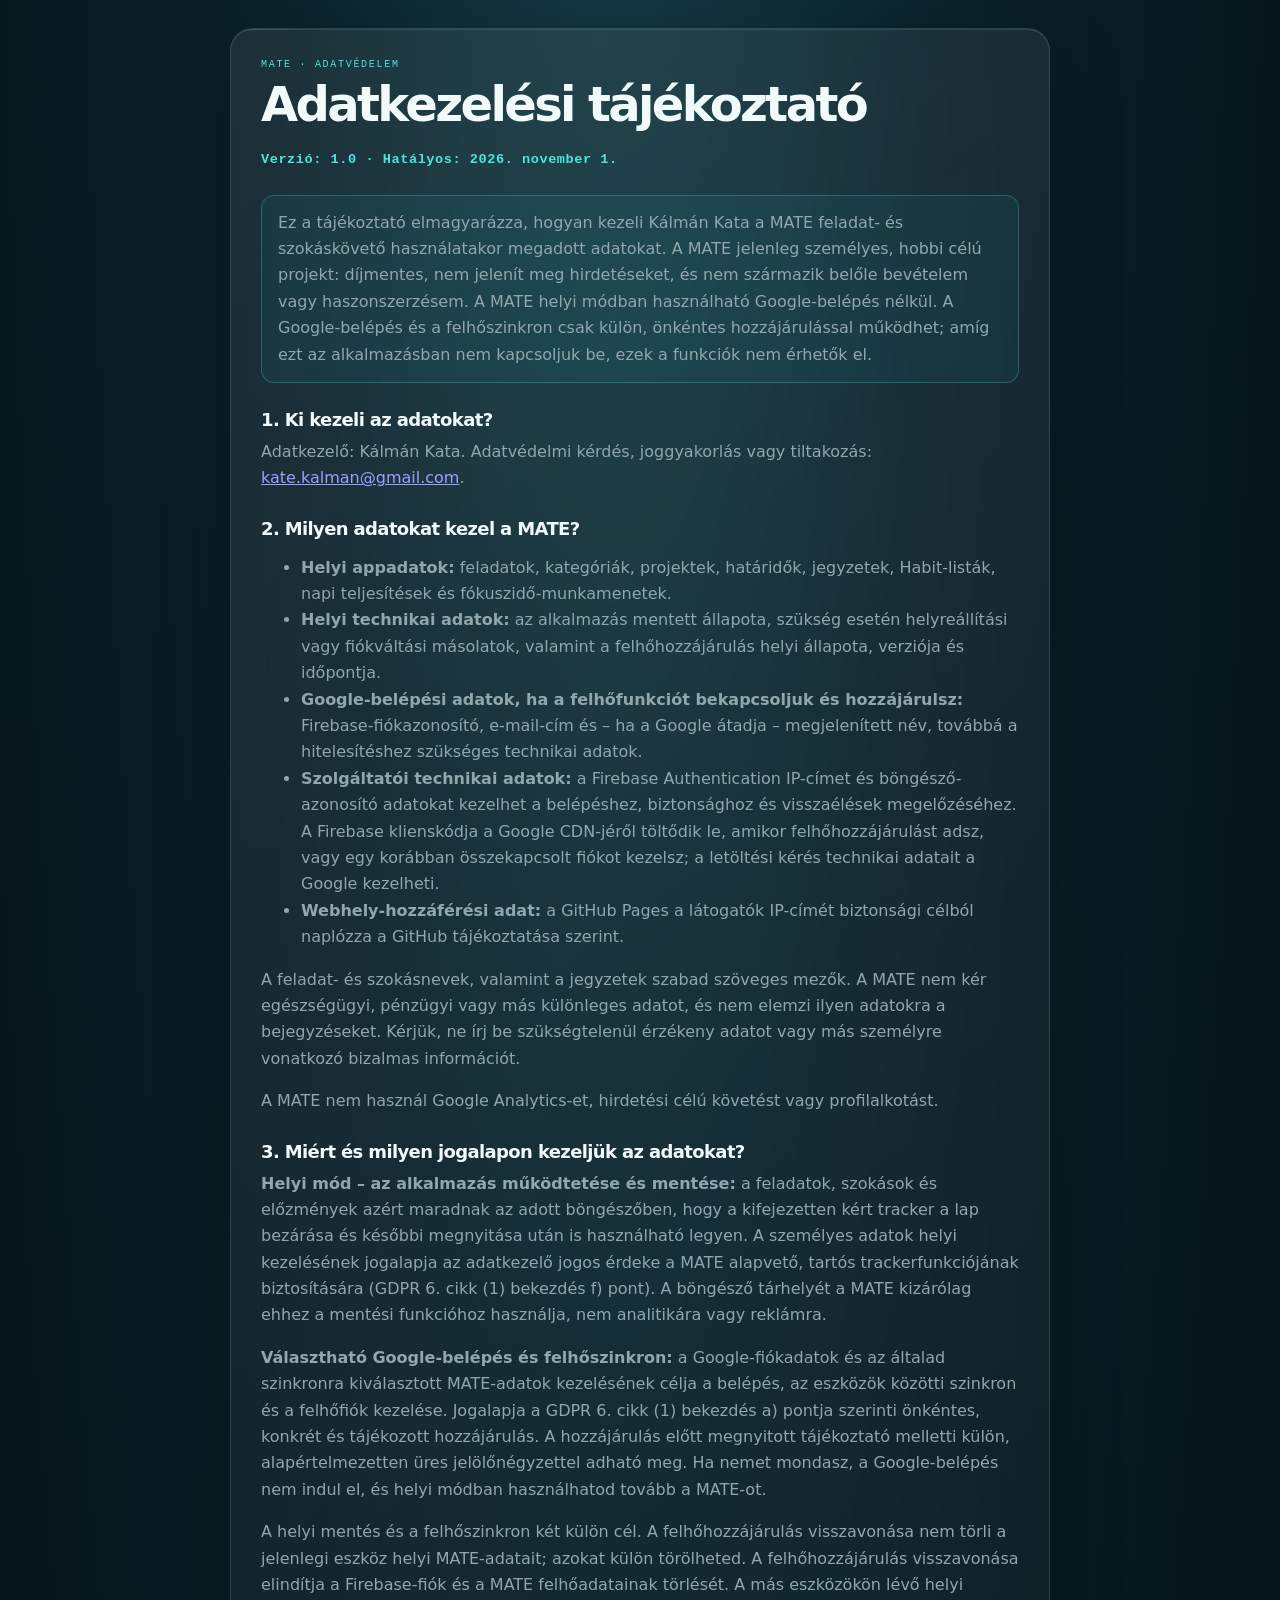
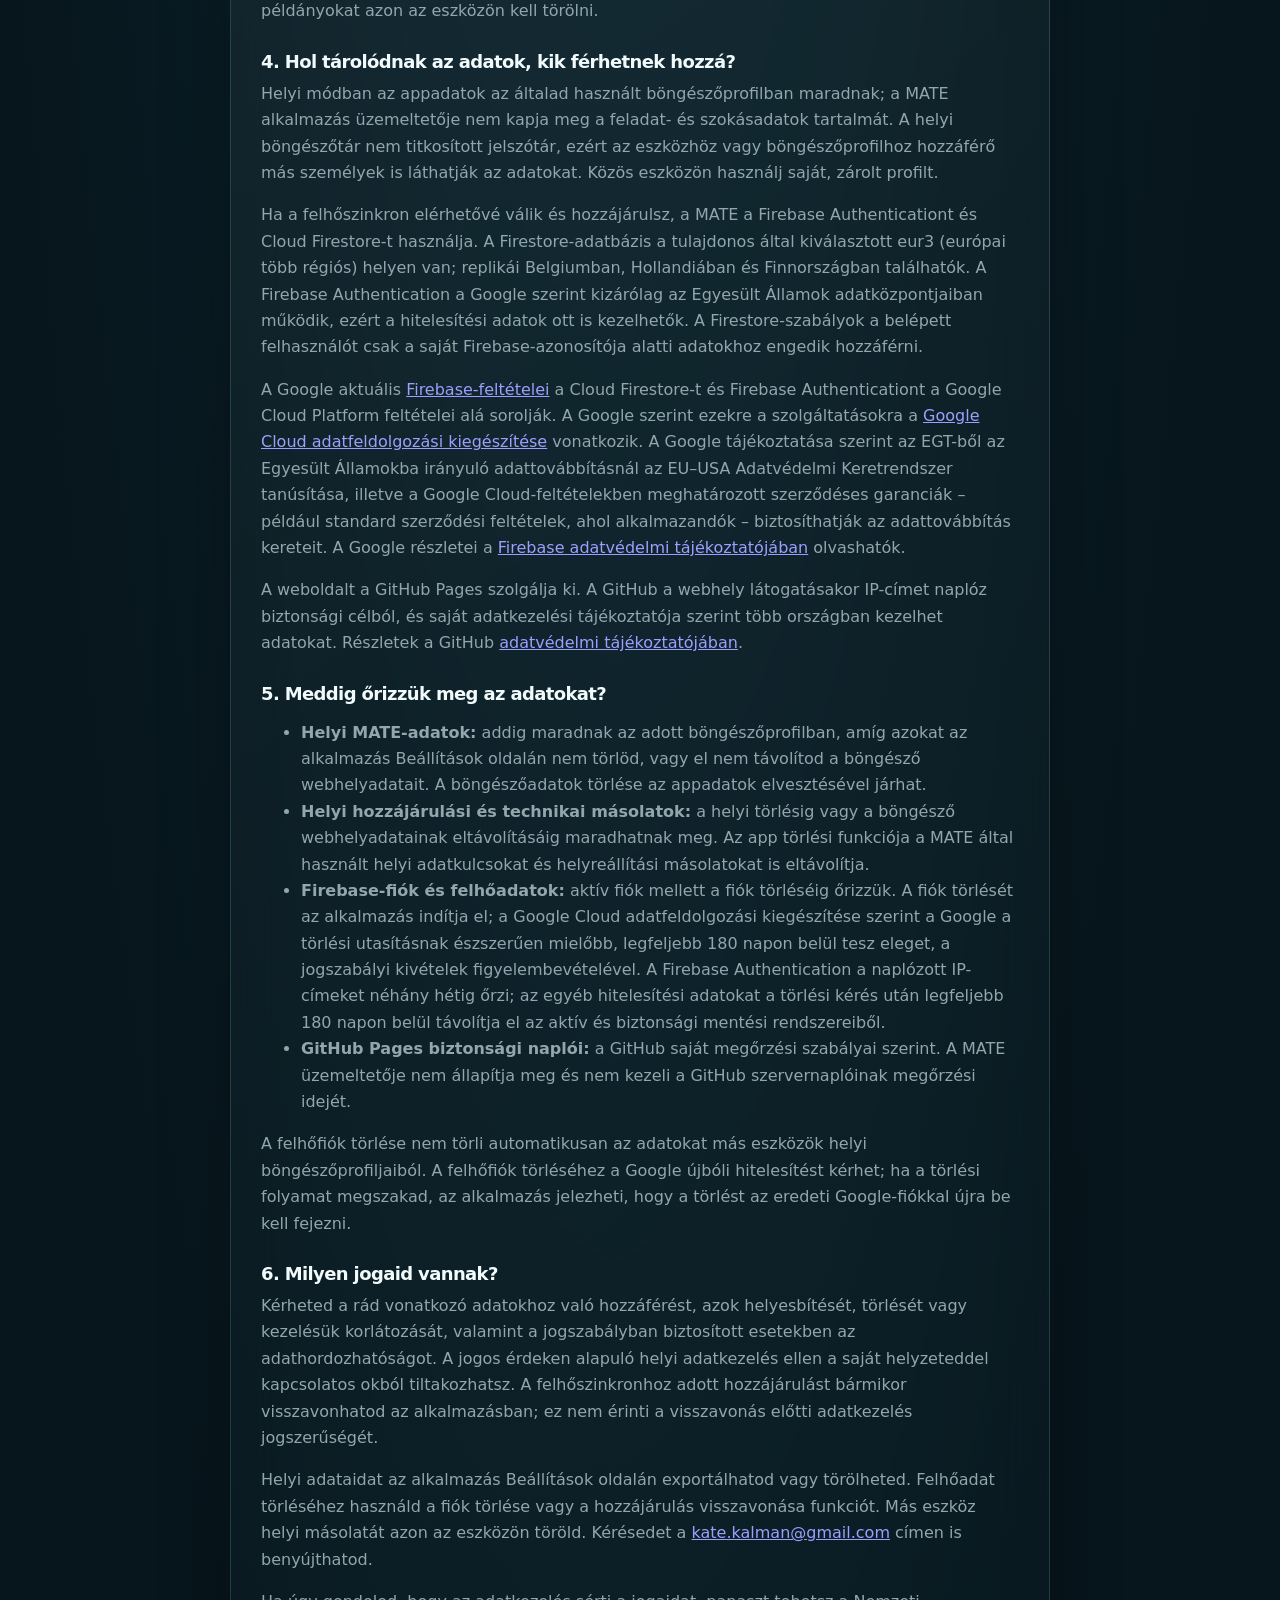
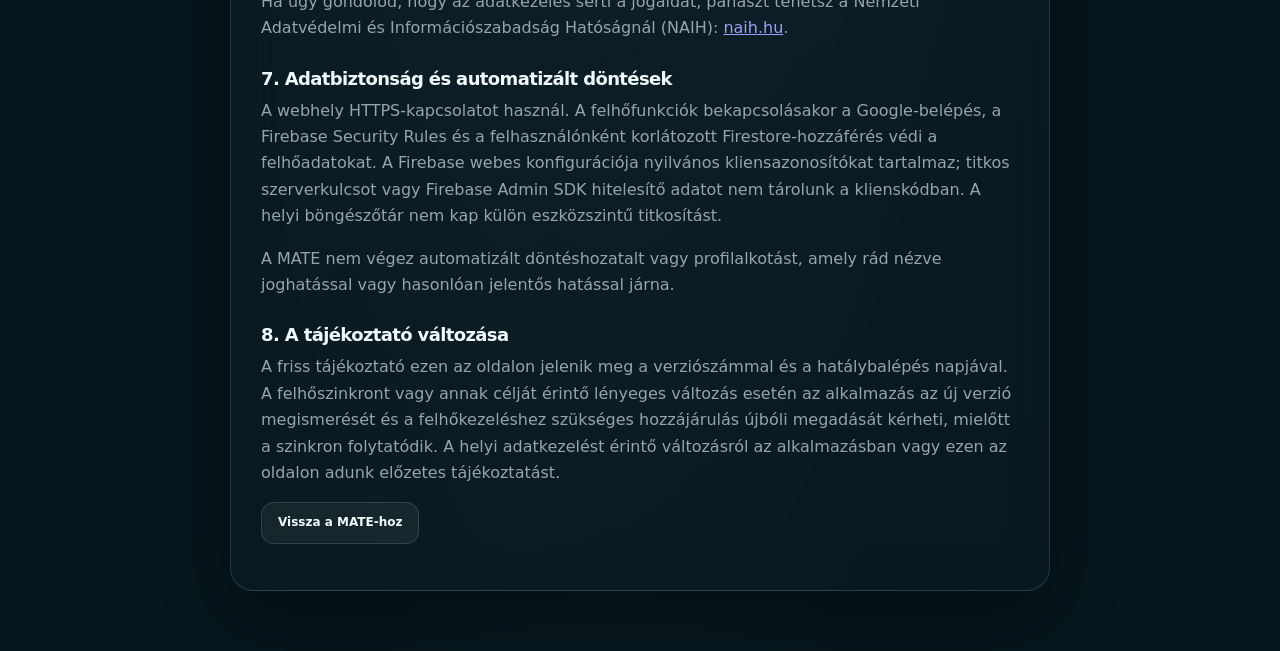
==== privacy.html @ 40356cfb "Add files via upload" ====
<!doctype html>
<html lang="hu">
<head>
  <meta charset="utf-8" />
  <meta name="viewport" content="width=device-width, initial-scale=1" />
  <meta name="theme-color" content="#07151c" />
  <title>MATE – Adatkezelési tájékoztató</title>
  <link rel="stylesheet" href="./styles.css" />
  <style>
    body { padding: 28px 18px 60px; }
    main { width: min(820px, 100%); margin: 0 auto; padding: 30px; }
    h1 { margin-bottom: 18px; }
    h2 { margin: 26px 0 9px; }
    p, li { color: var(--muted); line-height: 1.65; }
    .meta { margin: 0 0 24px; color: var(--aqua); font: 600 .85rem/1.6 ui-monospace, monospace; letter-spacing: .04em; }
    .notice { padding: 14px 16px; border: 1px solid rgba(55,225,215,.28); border-radius: 13px; background: rgba(30,180,180,.08); }
    code { color: var(--aqua); }
  </style>
</head>
<body>
  <main class="glass">
    <span class="eyebrow">MATE · ADATVÉDELEM</span>
    <h1>Adatkezelési tájékoztató</h1>
    <p class="meta">Verzió: 1.0 · Hatályos: 2026. november 1.</p>
    <p class="notice">Ez a tájékoztató elmagyarázza, hogyan kezeli Kálmán Kata a MATE feladat- és szokáskövető használatakor megadott adatokat. A MATE jelenleg személyes, hobbi célú projekt: díjmentes, nem jelenít meg hirdetéseket, és nem származik belőle bevételem vagy haszonszerzésem. A MATE helyi módban használható Google-belépés nélkül. A Google-belépés és a felhőszinkron csak külön, önkéntes hozzájárulással működhet; amíg ezt az alkalmazásban nem kapcsoljuk be, ezek a funkciók nem érhetők el.</p>

    <h2>1. Ki kezeli az adatokat?</h2>
    <p>Adatkezelő: Kálmán Kata. Adatvédelmi kérdés, joggyakorlás vagy tiltakozás: <a href="mailto:kate.kalman@gmail.com">kate.kalman@gmail.com</a>.</p>

    <h2>2. Milyen adatokat kezel a MATE?</h2>
    <ul>
      <li><strong>Helyi appadatok:</strong> feladatok, kategóriák, projektek, határidők, jegyzetek, Habit-listák, napi teljesítések és fókuszidő-munkamenetek.</li>
      <li><strong>Helyi technikai adatok:</strong> az alkalmazás mentett állapota, szükség esetén helyreállítási vagy fiókváltási másolatok, valamint a felhőhozzájárulás helyi állapota, verziója és időpontja.</li>
      <li><strong>Google-belépési adatok, ha a felhőfunkciót bekapcsoljuk és hozzájárulsz:</strong> Firebase-fiókazonosító, e-mail-cím és – ha a Google átadja – megjelenített név, továbbá a hitelesítéshez szükséges technikai adatok.</li>
      <li><strong>Szolgáltatói technikai adatok:</strong> a Firebase Authentication IP-címet és böngésző-azonosító adatokat kezelhet a belépéshez, biztonsághoz és visszaélések megelőzéséhez. A Firebase klienskódja a Google CDN-jéről töltődik le, amikor felhőhozzájárulást adsz, vagy egy korábban összekapcsolt fiókot kezelsz; a letöltési kérés technikai adatait a Google kezelheti.</li>
      <li><strong>Webhely-hozzáférési adat:</strong> a GitHub Pages a látogatók IP-címét biztonsági célból naplózza a GitHub tájékoztatása szerint.</li>
    </ul>
    <p>A feladat- és szokásnevek, valamint a jegyzetek szabad szöveges mezők. A MATE nem kér egészségügyi, pénzügyi vagy más különleges adatot, és nem elemzi ilyen adatokra a bejegyzéseket. Kérjük, ne írj be szükségtelenül érzékeny adatot vagy más személyre vonatkozó bizalmas információt.</p>
    <p>A MATE nem használ Google Analytics-et, hirdetési célú követést vagy profilalkotást.</p>

    <h2>3. Miért és milyen jogalapon kezeljük az adatokat?</h2>
    <p><strong>Helyi mód – az alkalmazás működtetése és mentése:</strong> a feladatok, szokások és előzmények azért maradnak az adott böngészőben, hogy a kifejezetten kért tracker a lap bezárása és későbbi megnyitása után is használható legyen. A személyes adatok helyi kezelésének jogalapja az adatkezelő jogos érdeke a MATE alapvető, tartós trackerfunkciójának biztosítására (GDPR 6. cikk (1) bekezdés f) pont). A böngésző tárhelyét a MATE kizárólag ehhez a mentési funkcióhoz használja, nem analitikára vagy reklámra.</p>
    <p><strong>Választható Google-belépés és felhőszinkron:</strong> a Google-fiókadatok és az általad szinkronra kiválasztott MATE-adatok kezelésének célja a belépés, az eszközök közötti szinkron és a felhőfiók kezelése. Jogalapja a GDPR 6. cikk (1) bekezdés a) pontja szerinti önkéntes, konkrét és tájékozott hozzájárulás. A hozzájárulás előtt megnyitott tájékoztató melletti külön, alapértelmezetten üres jelölőnégyzettel adható meg. Ha nemet mondasz, a Google-belépés nem indul el, és helyi módban használhatod tovább a MATE-ot.</p>
    <p>A helyi mentés és a felhőszinkron két külön cél. A felhőhozzájárulás visszavonása nem törli a jelenlegi eszköz helyi MATE-adatait; azokat külön törölheted. A felhőhozzájárulás visszavonása elindítja a Firebase-fiók és a MATE felhőadatainak törlését. A más eszközökön lévő helyi példányokat azon az eszközön kell törölni.</p>

    <h2>4. Hol tárolódnak az adatok, kik férhetnek hozzá?</h2>
    <p>Helyi módban az appadatok az általad használt böngészőprofilban maradnak; a MATE alkalmazás üzemeltetője nem kapja meg a feladat- és szokásadatok tartalmát. A helyi böngészőtár nem titkosított jelszótár, ezért az eszközhöz vagy böngészőprofilhoz hozzáférő más személyek is láthatják az adatokat. Közös eszközön használj saját, zárolt profilt.</p>
    <p>Ha a felhőszinkron elérhetővé válik és hozzájárulsz, a MATE a Firebase Authenticationt és Cloud Firestore-t használja. A Firestore-adatbázis a tulajdonos által kiválasztott eur3 (európai több régiós) helyen van; replikái Belgiumban, Hollandiában és Finnországban találhatók. A Firebase Authentication a Google szerint kizárólag az Egyesült Államok adatközpontjaiban működik, ezért a hitelesítési adatok ott is kezelhetők. A Firestore-szabályok a belépett felhasználót csak a saját Firebase-azonosítója alatti adatokhoz engedik hozzáférni.</p>
    <p>A Google aktuális <a href="https://firebase.google.com/terms" target="_blank" rel="noopener noreferrer">Firebase-feltételei</a> a Cloud Firestore-t és Firebase Authenticationt a Google Cloud Platform feltételei alá sorolják. A Google szerint ezekre a szolgáltatásokra a <a href="https://cloud.google.com/terms/data-processing-addendum" target="_blank" rel="noopener noreferrer">Google Cloud adatfeldolgozási kiegészítése</a> vonatkozik. A Google tájékoztatása szerint az EGT-ből az Egyesült Államokba irányuló adattovábbításnál az EU–USA Adatvédelmi Keretrendszer tanúsítása, illetve a Google Cloud-feltételekben meghatározott szerződéses garanciák – például standard szerződési feltételek, ahol alkalmazandók – biztosíthatják az adattovábbítás kereteit. A Google részletei a <a href="https://firebase.google.com/support/privacy" target="_blank" rel="noopener noreferrer">Firebase adatvédelmi tájékoztatójában</a> olvashatók.</p>
    <p>A weboldalt a GitHub Pages szolgálja ki. A GitHub a webhely látogatásakor IP-címet naplóz biztonsági célból, és saját adatkezelési tájékoztatója szerint több országban kezelhet adatokat. Részletek a GitHub <a href="https://docs.github.com/en/site-policy/privacy-policies/github-general-privacy-statement" target="_blank" rel="noopener noreferrer">adatvédelmi tájékoztatójában</a>.</p>

    <h2>5. Meddig őrizzük meg az adatokat?</h2>
    <ul>
      <li><strong>Helyi MATE-adatok:</strong> addig maradnak az adott böngészőprofilban, amíg azokat az alkalmazás Beállítások oldalán nem törlöd, vagy el nem távolítod a böngésző webhelyadatait. A böngészőadatok törlése az appadatok elvesztésével járhat.</li>
      <li><strong>Helyi hozzájárulási és technikai másolatok:</strong> a helyi törlésig vagy a böngésző webhelyadatainak eltávolításáig maradhatnak meg. Az app törlési funkciója a MATE által használt helyi adatkulcsokat és helyreállítási másolatokat is eltávolítja.</li>
      <li><strong>Firebase-fiók és felhőadatok:</strong> aktív fiók mellett a fiók törléséig őrizzük. A fiók törlését az alkalmazás indítja el; a Google Cloud adatfeldolgozási kiegészítése szerint a Google a törlési utasításnak észszerűen mielőbb, legfeljebb 180 napon belül tesz eleget, a jogszabályi kivételek figyelembevételével. A Firebase Authentication a naplózott IP-címeket néhány hétig őrzi; az egyéb hitelesítési adatokat a törlési kérés után legfeljebb 180 napon belül távolítja el az aktív és biztonsági mentési rendszereiből.</li>
      <li><strong>GitHub Pages biztonsági naplói:</strong> a GitHub saját megőrzési szabályai szerint. A MATE üzemeltetője nem állapítja meg és nem kezeli a GitHub szervernaplóinak megőrzési idejét.</li>
    </ul>
    <p>A felhőfiók törlése nem törli automatikusan az adatokat más eszközök helyi böngészőprofiljaiból. A felhőfiók törléséhez a Google újbóli hitelesítést kérhet; ha a törlési folyamat megszakad, az alkalmazás jelezheti, hogy a törlést az eredeti Google-fiókkal újra be kell fejezni.</p>

    <h2>6. Milyen jogaid vannak?</h2>
    <p>Kérheted a rád vonatkozó adatokhoz való hozzáférést, azok helyesbítését, törlését vagy kezelésük korlátozását, valamint a jogszabályban biztosított esetekben az adathordozhatóságot. A jogos érdeken alapuló helyi adatkezelés ellen a saját helyzeteddel kapcsolatos okból tiltakozhatsz. A felhőszinkronhoz adott hozzájárulást bármikor visszavonhatod az alkalmazásban; ez nem érinti a visszavonás előtti adatkezelés jogszerűségét.</p>
    <p>Helyi adataidat az alkalmazás Beállítások oldalán exportálhatod vagy törölheted. Felhőadat törléséhez használd a fiók törlése vagy a hozzájárulás visszavonása funkciót. Más eszköz helyi másolatát azon az eszközön töröld. Kérésedet a <a href="mailto:kate.kalman@gmail.com">kate.kalman@gmail.com</a> címen is benyújthatod.</p>
    <p>Ha úgy gondolod, hogy az adatkezelés sérti a jogaidat, panaszt tehetsz a Nemzeti Adatvédelmi és Információszabadság Hatóságnál (NAIH): <a href="https://www.naih.hu/" target="_blank" rel="noopener noreferrer">naih.hu</a>.</p>

    <h2>7. Adatbiztonság és automatizált döntések</h2>
    <p>A webhely HTTPS-kapcsolatot használ. A felhőfunkciók bekapcsolásakor a Google-belépés, a Firebase Security Rules és a felhasználónként korlátozott Firestore-hozzáférés védi a felhőadatokat. A Firebase webes konfigurációja nyilvános kliensazonosítókat tartalmaz; titkos szerverkulcsot vagy Firebase Admin SDK hitelesítő adatot nem tárolunk a klienskódban. A helyi böngészőtár nem kap külön eszközszintű titkosítást.</p>
    <p>A MATE nem végez automatizált döntéshozatalt vagy profilalkotást, amely rád nézve joghatással vagy hasonlóan jelentős hatással járna.</p>

    <h2>8. A tájékoztató változása</h2>
    <p>A friss tájékoztató ezen az oldalon jelenik meg a verziószámmal és a hatálybalépés napjával. A felhőszinkront vagy annak célját érintő lényeges változás esetén az alkalmazás az új verzió megismerését és a felhőkezeléshez szükséges hozzájárulás újbóli megadását kérheti, mielőtt a szinkron folytatódik. A helyi adatkezelést érintő változásról az alkalmazásban vagy ezen az oldalon adunk előzetes tájékoztatást.</p>

    <p><a class="button" href="./index.html">Vissza a MATE-hoz</a></p>
  </main>
</body>
</html>
---- styles.css ----
:root {
  color-scheme: dark;
  --bg: #07151c;
  --bg-raised: #0b2029;
  --glass: rgba(255,255,255,.055);
  --glass-strong: rgba(255,255,255,.085);
  --border: rgba(160,235,240,.16);
  --border-bright: rgba(73,230,221,.34);
  --aqua: #49e6dd;
  --aqua-deep: #24b8c4;
  --emerald: #39d98a;
  --text: #f2fbfc;
  --muted: #91a7ac;
  --dim: #60767c;
  --danger: #ff7f7f;
  --shadow: 0 24px 70px rgba(0,0,0,.28);
  font-family: 'Segoe UI', system-ui, sans-serif;
  font-synthesis: none;
  text-rendering: optimizeLegibility;
  -webkit-font-smoothing: antialiased;
}

* { box-sizing: border-box; }
html { min-width: 320px; background: var(--bg); scroll-behavior: smooth; }
body { min-width: 320px; min-height: 100vh; margin: 0; overflow-x: hidden; color: var(--text); background: radial-gradient(ellipse at 48% -25%, #17424a 0, #0b222b 37%, var(--bg) 75%); }
button, input, select, textarea { font: inherit; }
button { color: inherit; }
button:focus-visible, input:focus-visible, select:focus-visible, textarea:focus-visible, a:focus-visible { outline: 2px solid var(--aqua); outline-offset: 3px; }
::selection { color: #061a1c; background: var(--aqua); }

.ambient { position: fixed; z-index: -2; width: 34rem; height: 34rem; border-radius: 50%; filter: blur(95px); opacity: .14; pointer-events: none; animation: drift 22s ease-in-out infinite alternate; }
.ambient-one { top: -18rem; left: -11rem; background: #20bfc2; }
.ambient-two { right: -18rem; bottom: 3rem; background: #147a89; animation-delay: -8s; }
.grain { position: fixed; z-index: -1; inset: 0; pointer-events: none; opacity: .13; background-image: url("data:image/svg+xml,%3Csvg viewBox='0 0 180 180' xmlns='http://www.w3.org/2000/svg'%3E%3Cfilter id='n'%3E%3CfeTurbulence type='fractalNoise' baseFrequency='.8' numOctaves='3' stitchTiles='stitch'/%3E%3C/filter%3E%3Crect width='100%25' height='100%25' filter='url(%23n)' opacity='.16'/%3E%3C/svg%3E"); }
@keyframes drift { to { transform: translate(4rem, 2rem) scale(1.08); } }
@keyframes rise { from { opacity: 0; transform: translateY(12px); } to { opacity: 1; transform: translateY(0); } }
@keyframes liquid { 0%,100% { transform: translate(-50%,-50%) rotate(0) scale(1); } 50% { transform: translate(-45%,-55%) rotate(180deg) scale(1.12); } }
@keyframes sheen { 0% { transform: translateX(-130%) rotate(20deg); } 100% { transform: translateX(180%) rotate(20deg); } }
@keyframes orbit-one { from { transform: rotate(8deg) scaleY(.54); } to { transform: rotate(368deg) scaleY(.54); } }
@keyframes orbit-two { from { transform: rotate(66deg) scaleY(.54); } to { transform: rotate(426deg) scaleY(.54); } }
@keyframes orbit-three { from { transform: rotate(-53deg) scaleY(.54); } to { transform: rotate(307deg) scaleY(.54); } }
@keyframes nucleus-pulse { 0%,100% { opacity: .78; transform: scale(.92); } 50% { opacity: 1; transform: scale(1.08); } }

.app-shell { width: min(1160px, 100%); min-height: 100vh; margin: 0 auto; padding: 32px 34px 138px; animation: rise .4s ease both; }
.topbar { display: flex; align-items: center; justify-content: space-between; margin: 0 0 32px; }
.brand { display: inline-flex; align-items: center; gap: 11px; color: var(--text); text-decoration: none; }
.brand-mark { display: grid; width: 38px; height: 38px; place-items: center; border: 1px solid rgba(73,230,221,.4); border-radius: 13px; color: var(--aqua); background: linear-gradient(145deg, rgba(73,230,221,.19), rgba(36,184,196,.04)); box-shadow: inset 0 1px rgba(255,255,255,.13), 0 0 24px rgba(73,230,221,.1); font-size: 14px; font-weight: 800; letter-spacing: -.08em; }
.brand-name { font-size: 14px; font-weight: 800; letter-spacing: .17em; }
.top-date, .eyebrow, .mono { font-family: Consolas, 'Courier New', monospace; }
.top-date { color: var(--aqua); font-size: 11px; letter-spacing: .09em; text-transform: uppercase; }
.tone-settings { display: grid; gap: 18px; max-width: 780px; }
.tone-setting { display: grid; gap: 10px; padding: 18px; border: 1px solid var(--border); border-radius: 16px; background: rgba(255,255,255,.025); }
.tone-setting-head { display: flex; align-items: center; justify-content: space-between; gap: 12px; }
.tone-setting-head label { color: var(--text); font-size: 14px; font-weight: 700; }
.tone-setting-head output { color: var(--aqua); font-family: Consolas, 'Courier New', monospace; font-size: 12px; }
.tone-setting-help { margin: 0; color: var(--muted); font-size: 12px; line-height: 1.5; }
.tone-slider { width: 100%; min-height: 24px; margin: 0; padding: 0; accent-color: var(--aqua); cursor: pointer; }
.matt-tone-preview { padding-top: 18px; border-top: 1px solid var(--border); }
.matt-tone-preview p { margin: 0 0 9px; font-size: 17px; line-height: 1.5; }
.matt-congrats-card { width: min(440px, calc(100vw - 32px)); padding: 30px; text-align: center; }
.matt-congrats-card .eyebrow { text-align: center; }
.matt-congrats-card h2 { font-size: 23px; }
.matt-congrats-copy { margin: 18px 0 24px; font-size: 17px; line-height: 1.5; }
.modal-card.matt-congrats-card .actions { justify-content: center; }
.page-heading { display: flex; align-items: end; justify-content: space-between; gap: 24px; margin-bottom: 25px; }
.eyebrow { display: block; margin-bottom: 9px; color: var(--aqua); font-size: 10px; letter-spacing: .17em; text-transform: uppercase; }
h1, h2, h3, p { margin-top: 0; }
h1 { margin-bottom: 0; font-size: clamp(30px, 5vw, 48px); line-height: 1.08; letter-spacing: -.055em; }
h2 { margin-bottom: 0; font-size: 18px; letter-spacing: -.035em; }
h3 { margin-bottom: 8px; font-size: 14px; }
.muted { color: var(--muted); }
.small { font-size: 12px; }
.subheading { max-width: 630px; margin: 9px 0 0; color: var(--muted); font-size: 13px; line-height: 1.65; }

.glass { position: relative; overflow: hidden; border: 1px solid var(--border); border-radius: 23px; background: linear-gradient(145deg, rgba(255,255,255,.075), rgba(255,255,255,.025) 56%, rgba(73,230,221,.025)); box-shadow: var(--shadow), inset 0 1px rgba(255,255,255,.09); backdrop-filter: blur(24px); -webkit-backdrop-filter: blur(24px); }
.glass::before { position: absolute; top: 0; left: -35%; width: 45%; height: 1px; content: ''; background: linear-gradient(90deg, transparent, rgba(255,255,255,.35), transparent); transform: rotate(0); pointer-events: none; }
.panel { padding: 23px; }
.panel-title { display: flex; align-items: center; justify-content: space-between; gap: 12px; margin-bottom: 17px; }
.panel-title h2 { font-size: 15px; }
.grid { display: grid; gap: 16px; }
.grid-2 { grid-template-columns: repeat(2, minmax(0,1fr)); }
.grid-3 { grid-template-columns: repeat(3, minmax(0,1fr)); }
.grid-4 { grid-template-columns: repeat(4, minmax(0,1fr)); }
.dashboard-grid { grid-template-columns: 1.2fr .8fr; align-items: stretch; }
.stack { display: grid; gap: 16px; }
.stat-card { min-height: 132px; padding: 20px; }
.stat-label { color: var(--muted); font-size: 11px; }
.stat-number { margin: 10px 0 4px; font-size: clamp(27px, 4vw, 39px); font-weight: 700; letter-spacing: -.065em; line-height: 1; }
.stat-note { color: var(--dim); font-size: 11px; }
.stat-icon { float: right; color: var(--aqua); font-size: 16px; }
.greeting-card { min-height: 215px; padding: 28px; }
.greeting-card::after { position: absolute; top: -80px; right: -55px; width: 230px; height: 230px; border: 1px solid rgba(73,230,221,.12); border-radius: 50%; content: ''; box-shadow: 0 0 0 26px rgba(73,230,221,.018), 0 0 0 56px rgba(73,230,221,.012); pointer-events: none; }
.greeting-copy { max-width: 600px; margin: 17px 0 21px; font-size: clamp(21px,3vw,29px); font-weight: 600; line-height: 1.35; letter-spacing: -.04em; }
.tagline { color: var(--aqua); font-size: 11px; font-weight: 700; letter-spacing: .03em; }
.progress-track { height: 7px; overflow: hidden; border-radius: 99px; background: rgba(255,255,255,.08); }
.progress-fill { height: 100%; border-radius: inherit; background: linear-gradient(90deg, var(--aqua-deep), var(--aqua)); box-shadow: 0 0 18px rgba(73,230,221,.35); transition: width .5s ease; }
.progress-fill.green { background: linear-gradient(90deg,#169f68,var(--emerald)); box-shadow: 0 0 18px rgba(57,217,138,.3); }
.progress-meta { display: flex; justify-content: space-between; margin-top: 9px; color: var(--muted); font-size: 11px; }
.circle-progress { display: grid; width: 82px; height: 82px; flex: 0 0 auto; place-items: center; border-radius: 50%; background: conic-gradient(var(--aqua) var(--progress), rgba(255,255,255,.08) 0); box-shadow: 0 0 24px rgba(73,230,221,.12); }
.circle-progress::before { grid-area: 1/1; width: 66px; height: 66px; border-radius: 50%; content: ''; background: #102932; }
.circle-progress span { z-index: 1; grid-area: 1/1; font-size: 13px; font-weight: 700; }
.progress-row { display: flex; align-items: center; gap: 20px; }

.button { display: inline-flex; min-height: 42px; align-items: center; justify-content: center; gap: 8px; padding: 0 16px; border: 1px solid var(--border); border-radius: 13px; color: var(--text); background: rgba(255,255,255,.055); cursor: pointer; text-decoration: none; font-size: 12px; font-weight: 700; transition: transform .2s, background .2s, box-shadow .2s, border-color .2s; }
.button:hover { transform: translateY(-2px); border-color: var(--border-bright); background: rgba(73,230,221,.1); box-shadow: 0 8px 24px rgba(0,0,0,.16), 0 0 18px rgba(73,230,221,.08); }
.button.primary { border-color: rgba(73,230,221,.55); color: #061a1c; background: linear-gradient(130deg, #5af1e6, #29c5cb); box-shadow: 0 8px 25px rgba(36,184,196,.2), inset 0 1px rgba(255,255,255,.55); }
.button.primary:hover { background: linear-gradient(130deg,#8ffff0,#3bd7dc); box-shadow: 0 10px 30px rgba(36,184,196,.3); }
.button:disabled { opacity: .45; cursor: not-allowed; transform: none; box-shadow: none; }
.button.danger { color: var(--danger); border-color: rgba(255,127,127,.2); }
.button.small-button { min-height: 34px; padding: 0 11px; border-radius: 10px; font-size: 11px; }
.icon-button { display: inline-grid; width: 35px; height: 35px; place-items: center; border: 1px solid transparent; border-radius: 11px; color: var(--muted); background: transparent; cursor: pointer; transition: .2s; }
.icon-button:hover { color: var(--aqua); border-color: var(--border); background: rgba(255,255,255,.05); }
.actions { display: flex; flex-wrap: wrap; align-items: center; gap: 9px; }
.link-button { padding: 4px; border: 0; color: var(--aqua); background: none; cursor: pointer; font-size: 11px; font-weight: 700; }

.task-list, .habit-list { display: grid; gap: 11px; }
.task-card { display: flex; align-items: flex-start; gap: 13px; padding: 16px; border: 1px solid var(--border); border-radius: 17px; background: linear-gradient(140deg,rgba(255,255,255,.065),rgba(255,255,255,.022)); box-shadow: inset 0 1px rgba(255,255,255,.06); transition: transform .2s, border-color .2s, box-shadow .2s; }
.task-card:hover { transform: translateY(-2px); border-color: rgba(73,230,221,.3); box-shadow: 0 12px 25px rgba(0,0,0,.12), 0 0 20px rgba(73,230,221,.05); }
.task-card.completed { border-color: rgba(57,217,138,.42); background: linear-gradient(135deg,rgba(57,217,138,.18),rgba(57,217,138,.075) 70%,rgba(255,255,255,.035)); box-shadow: 0 0 25px rgba(57,217,138,.075), inset 0 1px rgba(194,255,222,.12); }
.task-check { display: grid; width: 23px; height: 23px; flex: 0 0 auto; place-items: center; margin-top: 1px; border: 1px solid rgba(160,235,240,.3); border-radius: 8px; color: transparent; background: rgba(255,255,255,.035); cursor: pointer; transition: .2s; }
.task-check:hover { border-color: var(--aqua); }
.completed .task-check { border-color: rgba(57,217,138,.8); color: #062116; background: var(--emerald); box-shadow: 0 0 15px rgba(57,217,138,.25); }
.task-main { min-width: 0; flex: 1; }
.task-name { overflow-wrap: anywhere; margin: 0 0 9px; font-size: 13px; font-weight: 700; }
.completed .task-name { color: #d8ffea; text-decoration: line-through; text-decoration-color: rgba(74,222,128,.62); }
.task-meta { display: flex; flex-wrap: wrap; align-items: center; gap: 6px; color: var(--muted); font-size: 10px; }
.task-actions { display: flex; align-items: center; gap: 5px; }
.badge { display: inline-flex; align-items: center; gap: 4px; padding: 4px 8px; border: 1px solid rgba(255,255,255,.09); border-radius: 99px; color: #b8c9cc; background: rgba(255,255,255,.045); font-size: 9px; font-weight: 700; white-space: nowrap; }
.badge.aqua { color: var(--aqua); border-color: rgba(73,230,221,.17); background: rgba(73,230,221,.06); }
.badge.green { color: #8df0ba; border-color: rgba(57,217,138,.25); background: rgba(57,217,138,.09); }
.badge.priority-high, .badge.priority-urgent { color: #ffb6a1; border-color: rgba(255,139,105,.22); background: rgba(255,139,105,.07); }
.badge.priority-medium { color: #f2d989; }
.timer-active { color: var(--aqua); font-family: Consolas,monospace; font-size: 10px; white-space: nowrap; }
.filter-row { display: flex; gap: 7px; padding: 5px; border: 1px solid var(--border); border-radius: 14px; background: rgba(0,0,0,.15); }
.filter-chip { min-height: 32px; padding: 0 12px; border: 0; border-radius: 10px; color: var(--muted); background: transparent; cursor: pointer; font-size: 11px; font-weight: 700; }
.filter-chip.active { color: var(--aqua); background: rgba(73,230,221,.11); box-shadow: inset 0 0 0 1px rgba(73,230,221,.14); }
.empty-state { padding: 28px 20px; border: 1px dashed rgba(160,235,240,.16); border-radius: 16px; color: var(--muted); text-align: center; }
.empty-symbol { display: grid; width: 43px; height: 43px; place-items: center; margin: 0 auto 13px; border: 1px solid var(--border); border-radius: 15px; color: var(--aqua); background: rgba(73,230,221,.06); font-size: 18px; }
.empty-state p { max-width: 400px; margin: 7px auto 16px; font-size: 12px; line-height: 1.6; }

.habit-row { display: flex; align-items: center; gap: 12px; padding: 14px; border: 1px solid var(--border); border-radius: 15px; background: rgba(255,255,255,.035); transition: .2s; }
.habit-row:hover { border-color: rgba(73,230,221,.3); background: rgba(255,255,255,.055); }
.habit-check { display: grid; width: 25px; height: 25px; flex: 0 0 auto; place-items: center; border: 1px solid rgba(160,235,240,.3); border-radius: 9px; color: transparent; background: rgba(255,255,255,.025); cursor: pointer; }
.habit-check.checked { color: #052115; border-color: var(--emerald); background: var(--emerald); box-shadow: 0 0 16px rgba(57,217,138,.22); }
.habit-name { flex: 1; font-size: 12px; font-weight: 700; }
.habit-row.is-checked .habit-name { color: #a5b9b6; }
.weekly-chart { display: grid; grid-template-columns: repeat(7,minmax(0,1fr)); gap: 12px; min-height: 150px; align-items: end; padding-top: 12px; }
.week-day { display: grid; width: 100%; gap: 7px; justify-items: center; padding: 0; border: 0; color: var(--muted); background: transparent; cursor: pointer; font-size: 10px; text-align: center; }
.week-day:disabled { opacity: .42; cursor: not-allowed; }
.week-day:focus-visible { outline: 2px solid var(--aqua); outline-offset: 4px; border-radius: 12px; }
.bar-track { display: flex; width: min(36px,100%); height: 94px; align-items: end; overflow: hidden; border: 1px solid rgba(160,235,240,.08); border-radius: 10px; background: rgba(255,255,255,.035); }
.bar-fill { width: 100%; min-height: 2px; border-radius: 8px; background: linear-gradient(0deg,var(--aqua-deep),#69f2e8); box-shadow: 0 0 18px rgba(73,230,221,.23); transition: height .5s ease; }
.week-day.today .bar-track { border-color: rgba(73,230,221,.35); box-shadow: 0 0 16px rgba(73,230,221,.07); }
.week-day.today .day-label { color: var(--aqua); font-weight: 800; }
.week-day.selected .bar-track { border-color: var(--aqua); box-shadow: 0 0 18px rgba(73,230,221,.22); }
.week-day.selected .day-label { color: var(--text); font-weight: 800; }
.week-day:not(:disabled):hover .bar-track { border-color: var(--border-bright); }
.day-number { font-size: 9px; }
.glass.panel:has(.habit-week-controls) > .panel-title { flex-wrap: wrap; }
.habit-week-controls { display: flex; flex-wrap: wrap; align-items: center; justify-content: flex-end; gap: 8px; }
.history-hint { margin: -8px 0 5px; color: var(--muted); font-size: 11px; }
.history-date { margin: 6px 0 0; color: var(--muted); font-size: 11px; }
.day-focus-list { display: grid; max-height: 405px; gap: 9px; overflow-y: auto; margin: 0; padding: 0; list-style: none; }
.day-focus-row { display: flex; align-items: center; justify-content: space-between; gap: 14px; padding: 12px 14px; border: 1px solid var(--border); border-radius: 13px; background: rgba(255,255,255,.035); }
.day-focus-meta { display: grid; min-width: 0; gap: 5px; }
.day-focus-meta strong { overflow: hidden; font-size: 12px; text-overflow: ellipsis; white-space: nowrap; }
.day-focus-meta span { color: var(--muted); font-size: 10px; }
.day-focus-duration { flex: 0 0 auto; color: var(--aqua); font-family: Consolas,monospace; font-size: 12px; }
.day-percent { color: var(--text); font-family: Consolas,monospace; font-size: 9px; }
.tooltip-wrap { position: relative; }
.tooltip-wrap:hover::after, .tooltip-wrap:focus-within::after { position: absolute; z-index: 5; bottom: calc(100% + 9px); left: 50%; width: max-content; max-width: 180px; padding: 8px 10px; border: 1px solid var(--border); border-radius: 9px; color: var(--text); background: #10252d; box-shadow: var(--shadow); content: attr(data-tooltip); font-size: 10px; line-height: 1.4; transform: translateX(-50%); }

.form-grid { display: grid; grid-template-columns: repeat(2,minmax(0,1fr)); gap: 15px; }
.field { display: grid; gap: 7px; }
.field.full { grid-column: 1/-1; }
.field label { color: #b9c9cc; font-size: 11px; font-weight: 700; }
.field input, .field select, .field textarea { width: 100%; min-height: 43px; padding: 10px 12px; border: 1px solid rgba(160,235,240,.17); border-radius: 12px; color: var(--text); background: rgba(3,18,23,.56); font-size: 12px; }
.field textarea { min-height: 85px; resize: vertical; }
.field select option { color: var(--text); background: #0b2029; }
.field input::placeholder, .field textarea::placeholder { color: #61777c; }
.form-actions { display: flex; justify-content: flex-end; gap: 9px; margin-top: 20px; }
.form-error { min-height: 17px; margin: 5px 0 0; color: #ff9c8f; font-size: 11px; }
.confirm-card { max-width: 640px; margin: 6vh auto 0; padding: clamp(24px,5vw,44px); text-align: center; }
.confirm-icon { display: grid; width: 64px; height: 64px; place-items: center; margin: 0 auto 20px; border: 1px solid rgba(73,230,221,.4); border-radius: 22px; color: var(--aqua); background: rgba(73,230,221,.09); box-shadow: 0 0 28px rgba(73,230,221,.11); font-size: 26px; }
.confirm-card h1 { margin-bottom: 10px; font-size: clamp(26px,4vw,35px); }
.confirm-card .actions { justify-content: center; margin-top: 24px; }

.welcome { display: grid; min-height: min(68vh,660px); align-content: center; justify-items: center; text-align: center; }
.welcome .brand-mark { width: 60px; height: 60px; margin-bottom: 21px; border-radius: 20px; font-size: 20px; }
.welcome h1 { font-size: clamp(64px,13vw,130px); letter-spacing: -.1em; line-height: .92; }
.welcome .welcome-name { margin: 18px 0 8px; color: var(--muted); font-size: 10px; font-weight: 700; letter-spacing: .21em; text-transform: uppercase; }
.welcome .tagline { margin: 0 0 20px; font-size: 13px; }
.welcome-greeting { max-width: 500px; min-height: 34px; margin: 0 0 27px; color: #d4e2e4; font-size: clamp(15px,2.2vw,19px); }
.welcome-actions { display: flex; flex-wrap: wrap; justify-content: center; gap: 10px; }
.welcome-orbit { position: relative; display: grid; width: 220px; height: 220px; place-items: center; margin: 28px 0; }
.welcome-orbit::before { position: absolute; inset: 28px; border-radius: 50%; content: ''; background: radial-gradient(circle,rgba(73,230,221,.11),rgba(73,230,221,.025) 45%,transparent 72%); filter: blur(8px); }
.atom-scene { position: relative; width: 210px; height: 210px; perspective: 700px; }
.atom-nucleus { position: absolute; top: 50%; left: 50%; display: block; width: 25px; height: 25px; transform: translate(-50%,-50%); animation: nucleus-pulse 5.5s ease-in-out infinite; }
.atom-nucleus::before { position: absolute; inset: 1px; border: 1px solid rgba(195,255,248,.75); border-radius: 50%; content: ''; background: radial-gradient(circle at 30% 25%,#eafffc 0,#7af5e8 32%,#22aebd 78%); box-shadow: 0 0 19px rgba(73,230,221,.65),0 0 42px rgba(36,184,196,.23); }
.atom-nucleus i { position: absolute; z-index: 1; width: 5px; height: 5px; border-radius: 50%; background: rgba(232,255,251,.9); box-shadow: 0 0 8px rgba(232,255,251,.8); }
.atom-nucleus i:nth-child(1) { top: 3px; left: 9px; }.atom-nucleus i:nth-child(2) { top: 10px; left: 2px; }.atom-nucleus i:nth-child(3) { top: 14px; right: 2px; }.atom-nucleus i:nth-child(4) { right: 5px; bottom: 1px; }
.atom-orbit { position: absolute; top: 50%; left: 50%; width: 190px; height: 190px; border: 1px solid rgba(100,226,224,.21); border-radius: 50%; transform-origin: center; }
.atom-orbit::before { position: absolute; inset: 12px 29px; border: 1px solid rgba(133,247,239,.08); border-radius: 50%; content: ''; }
.atom-orbit i { position: absolute; top: -4px; left: calc(50% - 4px); width: 8px; height: 8px; border: 1px solid rgba(216,255,251,.8); border-radius: 50%; background: #64f5e8; box-shadow: 0 0 12px rgba(73,230,221,.9),0 0 25px rgba(73,230,221,.34); }
.orbit-one { animation: orbit-one 28s linear infinite; }
.orbit-two { animation: orbit-two 36s linear infinite; }
.orbit-three { animation: orbit-three 44s linear infinite; }

.bottom-nav { position: fixed; z-index: 20; right: 0; bottom: max(17px, env(safe-area-inset-bottom)); left: 0; display: flex; width: min(510px,calc(100% - 28px)); height: 70px; align-items: center; justify-content: space-around; margin: 0 auto; padding: 0 13px; border: 1px solid rgba(160,235,240,.2); border-radius: 24px; background: rgba(7,24,31,.82); box-shadow: 0 18px 55px rgba(0,0,0,.44),inset 0 1px rgba(255,255,255,.1),0 0 30px rgba(36,184,196,.055); backdrop-filter: blur(25px); -webkit-backdrop-filter: blur(25px); }
.nav-item { display: grid; min-width: 56px; justify-items: center; gap: 4px; padding: 7px 8px; border: 0; border-radius: 14px; color: #71858a; background: transparent; cursor: pointer; transition: color .2s, transform .2s, text-shadow .2s; }
.nav-item:hover { transform: translateY(-2px); color: #bed2d5; }
.nav-item.active { color: var(--aqua); text-shadow: 0 0 15px rgba(73,230,221,.38); }
.nav-icon { font-size: 17px; line-height: 1; }
.nav-label { font-size: 9px; font-weight: 700; }
.nav-add { position: relative; display: grid; width: 57px; height: 57px; place-items: center; margin-top: -26px; overflow: hidden; border: 1px solid rgba(164,255,249,.7); border-radius: 21px; color: #072227; background: radial-gradient(circle at 28% 20%,#c8fff8 0,#64f5e7 17%,#31d3d6 48%,#178da1 100%); box-shadow: inset -6px -9px 16px rgba(0,71,86,.4),inset 5px 5px 12px rgba(255,255,255,.48),0 8px 22px rgba(31,206,207,.28); cursor: pointer; transition: transform .22s,filter .22s,box-shadow .22s; }
.nav-add::before,.nav-add::after { position: absolute; width: 44px; height: 27px; border-radius: 44% 56% 58% 42%; content: ''; background: rgba(229,255,250,.28); filter: blur(1px); animation: liquid 5s ease-in-out infinite; }
.nav-add::after { width: 40px; height: 21px; background: rgba(3,112,134,.28); animation-direction: reverse; animation-duration: 7s; }
.nav-add span { z-index: 1; font-size: 30px; font-weight: 400; line-height: 1; }
.nav-add:hover { transform: translateY(-4px) scale(1.07); filter: brightness(1.12); box-shadow: inset -6px -9px 16px rgba(0,71,86,.35),inset 5px 5px 12px rgba(255,255,255,.56),0 11px 32px rgba(31,206,207,.42),0 0 25px rgba(73,230,221,.22); }

.modal-backdrop { position: fixed; z-index: 40; inset: 0; display: grid; place-items: center; padding: 18px; background: rgba(1,9,12,.72); backdrop-filter: blur(10px); animation: rise .18s ease both; }
.modal-card { width: min(510px,100%); padding: 25px; }
.modal-card h2 { margin-bottom: 8px; font-size: 20px; }
.modal-card p { color: var(--muted); font-size: 12px; line-height: 1.65; }
.modal-card .actions { justify-content: flex-end; margin-top: 21px; }
.toast-region { position: fixed; z-index: 60; top: 18px; right: 18px; display: grid; gap: 8px; }
.toast { max-width: min(360px,calc(100vw - 36px)); padding: 12px 15px; border: 1px solid var(--border); border-radius: 13px; color: var(--text); background: rgba(11,32,41,.94); box-shadow: var(--shadow); font-size: 12px; animation: rise .2s ease both; }
.toast.success { border-color: rgba(57,217,138,.34); }
.toast.error { border-color: rgba(255,127,127,.35); }

.stats-toolbar { display: flex; flex-wrap: wrap; align-items: center; justify-content: space-between; gap: 12px; margin-bottom: 18px; }
.date-controls { display: flex; flex-wrap: wrap; align-items: center; gap: 8px; }
.date-controls select,.date-controls input { min-height: 37px; padding: 0 11px; border: 1px solid var(--border); border-radius: 11px; color: var(--text); background: rgba(3,18,23,.62); font-size: 11px; }
.chart-bars { display: flex; height: 170px; align-items: end; gap: 8px; padding: 12px 2px 0; border-bottom: 1px solid rgba(255,255,255,.1); }
.monthly-chart-scroll { max-width: 100%; overflow-x: auto; overscroll-behavior-inline: contain; }
.chart-bars-monthly { min-width: 470px; }
.chart-bars-monthly .chart-column { min-width: 66px; }
.chart-column { display: grid; height: 100%; flex: 1; align-content: end; justify-items: center; gap: 8px; min-width: 0; }
.chart-bar { width: min(36px,68%); min-height: 2px; border: 1px solid rgba(120,255,245,.28); border-bottom: 0; border-radius: 8px 8px 2px 2px; background: linear-gradient(180deg,rgba(73,230,221,.85),rgba(36,184,196,.25)); box-shadow: 0 0 18px rgba(73,230,221,.13); transition: height .4s ease; }
.chart-label { max-width: 100%; overflow: hidden; color: var(--muted); font-size: 9px; text-overflow: ellipsis; white-space: nowrap; }
.breakdown-list { display: grid; gap: 11px; }
.breakdown-row { display: grid; grid-template-columns: minmax(70px,1fr) 2fr auto; align-items: center; gap: 10px; font-size: 10px; }
.breakdown-track { height: 6px; overflow: hidden; border-radius: 9px; background: rgba(255,255,255,.07); }
.breakdown-track span { display: block; height: 100%; border-radius: inherit; background: linear-gradient(90deg,var(--aqua-deep),var(--aqua)); }
.note { padding: 12px 14px; border: 1px solid rgba(73,230,221,.13); border-radius: 13px; color: var(--muted); background: rgba(73,230,221,.035); font-size: 10px; line-height: 1.6; }

@media (max-width: 760px) {
  .app-shell { padding: 22px 18px 130px; }
  .dashboard-grid { grid-template-columns: 1fr; }
  .grid-4 { grid-template-columns: repeat(2,minmax(0,1fr)); }
  .grid-3 { grid-template-columns: repeat(2,minmax(0,1fr)); }
  .stats-toolbar { align-items: flex-start; }
  .page-heading { align-items: flex-start; flex-direction: column; }
}
@media (max-width: 480px) {
  .app-shell { padding: 18px 14px 124px; }
  .topbar { margin-bottom: 25px; }
  .top-date { max-width: 48%; text-align: right; font-size: 9px; }
  .grid-2, .grid-3 { grid-template-columns: 1fr; }
  .grid-4 { gap: 10px; }
  .stat-card { min-height: 114px; padding: 16px; }
  .panel { padding: 18px; border-radius: 19px; }
  .greeting-card { padding: 22px; }
  .task-card { gap: 9px; padding: 13px; }
  .task-actions { flex-direction: column; }
  .form-grid { grid-template-columns: 1fr; }
  .field.full { grid-column: auto; }
  .bottom-nav { height: 66px; padding: 0 6px; }
  .nav-item { min-width: 48px; padding-inline: 5px; }
  .nav-add { width: 53px; height: 53px; }
  .weekly-chart { gap: 6px; }
  .welcome-orbit { width: 180px; height: 180px; }
  .chart-bars { gap: 4px; }
}
@media (prefers-reduced-motion: reduce) {
  *,*::before,*::after { scroll-behavior: auto !important; animation-duration: .01ms !important; animation-iteration-count: 1 !important; transition-duration: .01ms !important; }
}

.stat-icon.trend-up, .stat-icon.trend-same { color: var(--emerald); }
.stat-icon.trend-down { color: #9baeb3; }
.stat-icon.trend-na { color: var(--muted); }

.habit-heading-actions { display: flex; flex-wrap: wrap; justify-content: flex-end; gap: 9px; }
.category-list { display: grid; gap: 10px; }
.category-row { display: flex; align-items: center; justify-content: space-between; gap: 14px; padding: 14px 16px; border: 1px solid var(--border); border-radius: 15px; background: rgba(255,255,255,.035); }
.category-copy { display: grid; gap: 5px; min-width: 0; }
.category-copy strong { overflow-wrap: anywhere; font-size: 13px; }
@media (max-width: 480px) { .habit-heading-actions { width: 100%; justify-content: flex-start; } .category-row { align-items: flex-start; flex-direction: column; } }

@page {
  size: A4 portrait;
  margin: 11mm;
}
@media print {
  :root {
    color-scheme: dark;
    -webkit-print-color-adjust: exact;
    print-color-adjust: exact;
  }
  html, body {
    width: auto !important;
    min-width: 0 !important;
    min-height: 0 !important;
    margin: 0 !important;
    overflow: visible !important;
    color: #f2fbfc !important;
    background: #07151c !important;
    -webkit-print-color-adjust: exact !important;
    print-color-adjust: exact !important;
  }
  #app.app-shell {
    width: auto !important;
    max-width: none !important;
    min-height: 0 !important;
    margin: 0 !important;
    padding: 0 !important;
    animation: none !important;
  }
  #bottom-nav, #modal-root, #toast-region, .ambient, .grain,
  .topbar .tone-settings-link, .stats-toolbar [data-action="export-pdf"],
  .note[role="status"] {
    display: none !important;
  }
  .topbar { margin: 0 0 6mm; }
  .page-heading { margin-bottom: 5mm; break-after: avoid; }
  .page-heading h1 { font-size: 28pt; }
  .subheading { font-size: 10pt; }
  .stats-toolbar { margin-bottom: 5mm; }
  .grid { gap: 3mm; }
  .grid-4 { grid-template-columns: repeat(4, minmax(0, 1fr)) !important; }
  .grid-2 { grid-template-columns: repeat(2, minmax(0, 1fr)) !important; }
  .stat-card, .panel {
    min-height: 0;
    padding: 4mm;
    border-radius: 4mm;
    break-inside: avoid;
  }
  .stat-number { font-size: 20pt; }
  .stat-label, .stat-note { font-size: 7.5pt; }
  .panel-title { margin-bottom: 3mm; }
  .panel-title h2 { font-size: 11pt; }
  .grid.grid-2[style*="margin-top"] { margin-top: 3mm !important; }
  .glass {
    border-color: rgba(160,235,240,.24) !important;
    background: #0b2029 !important;
    box-shadow: none !important;
    backdrop-filter: none !important;
    -webkit-backdrop-filter: none !important;
  }
  .glass::before { display: none !important; }
  .chart-bars { height: 36mm; }
  .monthly-chart-scroll { overflow: visible !important; }
  .chart-bars-monthly { min-width: 0 !important; }
  .chart-bars-monthly .chart-column { min-width: 0 !important; }
  .chart-bar, .breakdown-track span {
    background: #24b8c4 !important;
    box-shadow: none !important;
  }
  .breakdown-track { background: #243940 !important; }
  .breakdown-row { font-size: 7.5pt; }
  .chart-label { font-size: 7pt; }
  button, select { print-color-adjust: exact; }
  *, *::before, *::after {
    animation: none !important;
    transition: none !important;
  }
}
.cloud-account { display: flex; align-items: center; justify-content: flex-end; gap: 8px; min-width: 0; }
.cloud-account-name { max-width: 145px; overflow: hidden; color: var(--muted); font-size: 10px; text-overflow: ellipsis; white-space: nowrap; }
.cloud-status { color: var(--dim); font-size: 9px; white-space: nowrap; }
.cloud-status.synced { color: var(--emerald); }
.cloud-status.syncing { color: var(--aqua); }
.cloud-status.offline, .cloud-status.error { color: var(--danger); }
.auth-button { min-height: 34px; padding: 7px 10px; font-size: 10px; }
.danger-button { border-color: rgba(255,116,116,.35); color: #ffc3c3; background: rgba(96,30,38,.34); }
.danger-button:hover { border-color: rgba(255,116,116,.65); background: rgba(120,35,44,.48); }
@media (max-width: 760px) { .topbar { flex-wrap: wrap; row-gap: 10px; } .cloud-account { margin-left: auto; } }
@media (max-width: 480px) { .cloud-account { flex-wrap: wrap; justify-content: flex-end; } .cloud-account-name { max-width: 75px; } .cloud-status { display: none; } .auth-button { padding-inline: 8px; } }
.cloud-policy-link { color: var(--aqua); font-size: 9px; text-decoration: none; white-space: nowrap; }
.cloud-policy-link:hover { text-decoration: underline; }
.privacy-ack-label { display: flex; align-items: flex-start; gap: 10px; margin: 18px 0 4px; color: var(--muted); font-size: 12px; line-height: 1.55; }
.privacy-ack-label input { width: 18px; min-width: 18px; height: 18px; margin: 1px 0 0; accent-color: var(--aqua); }
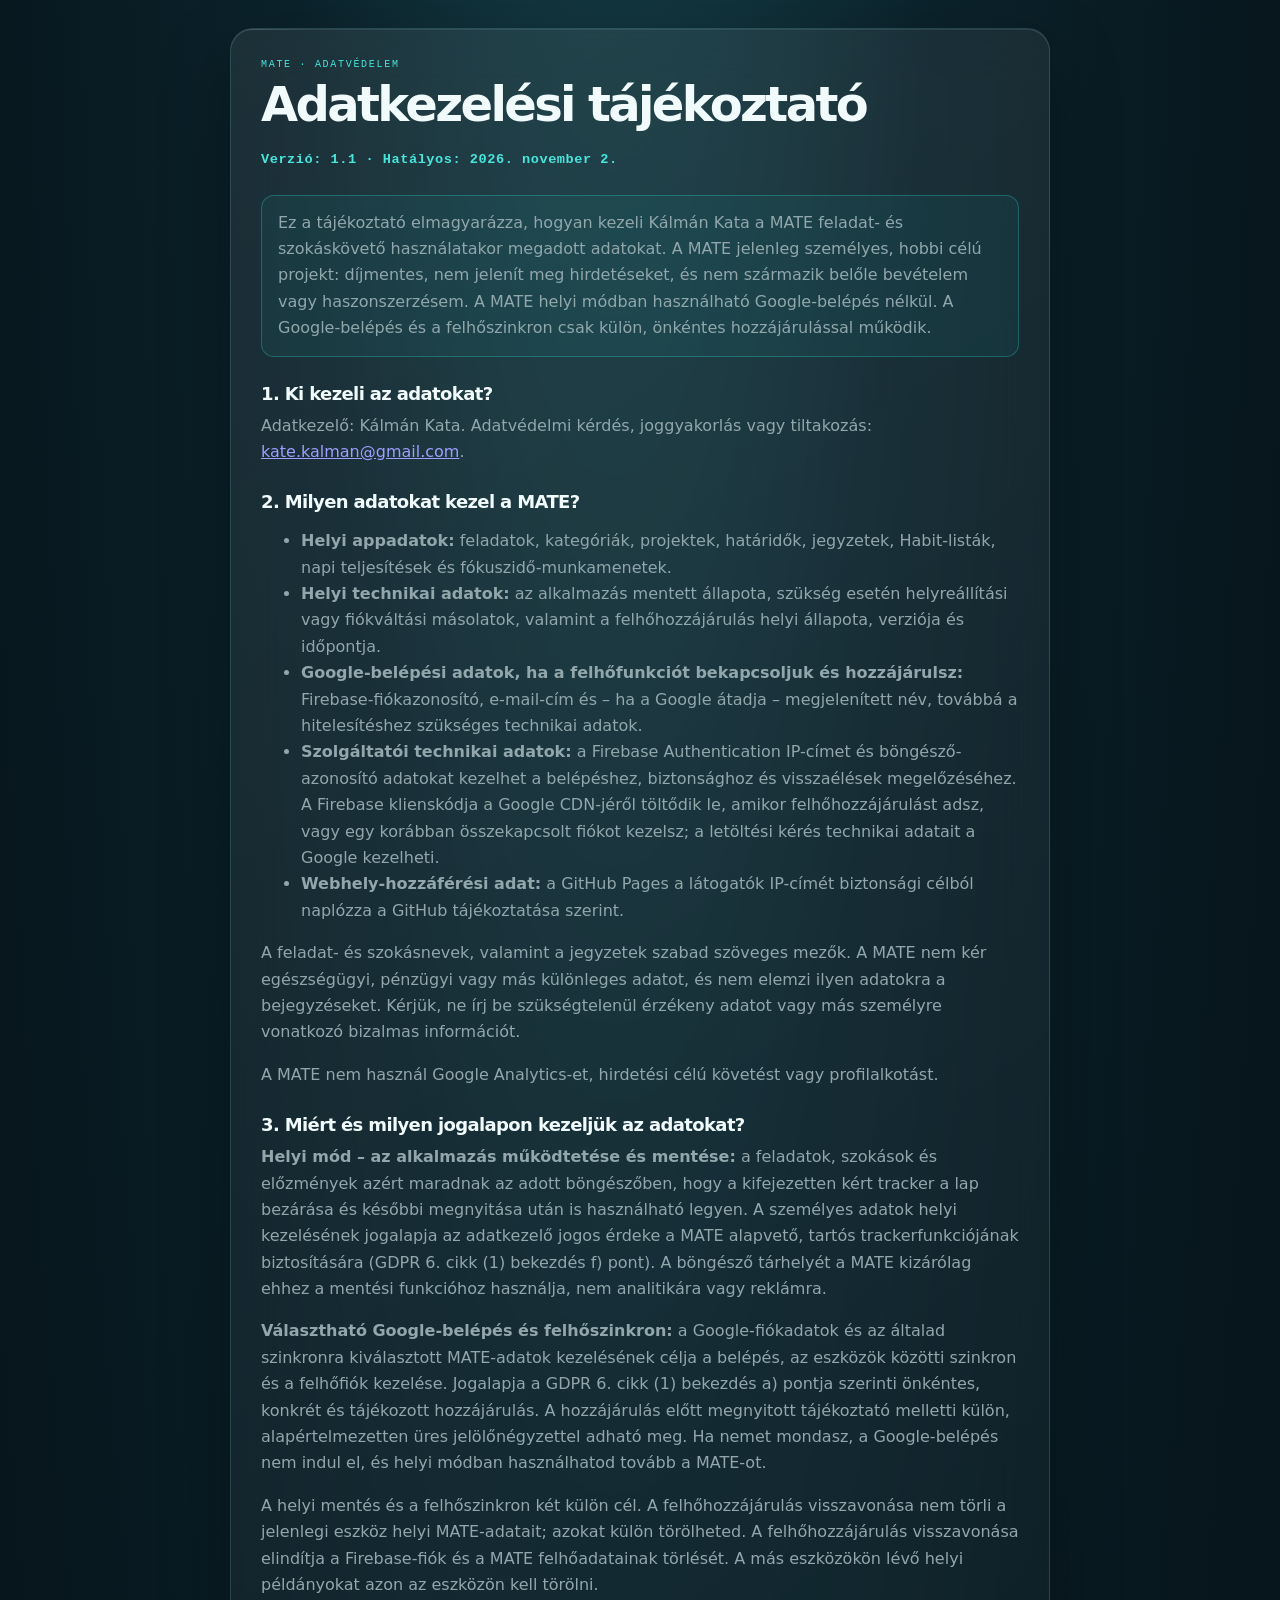
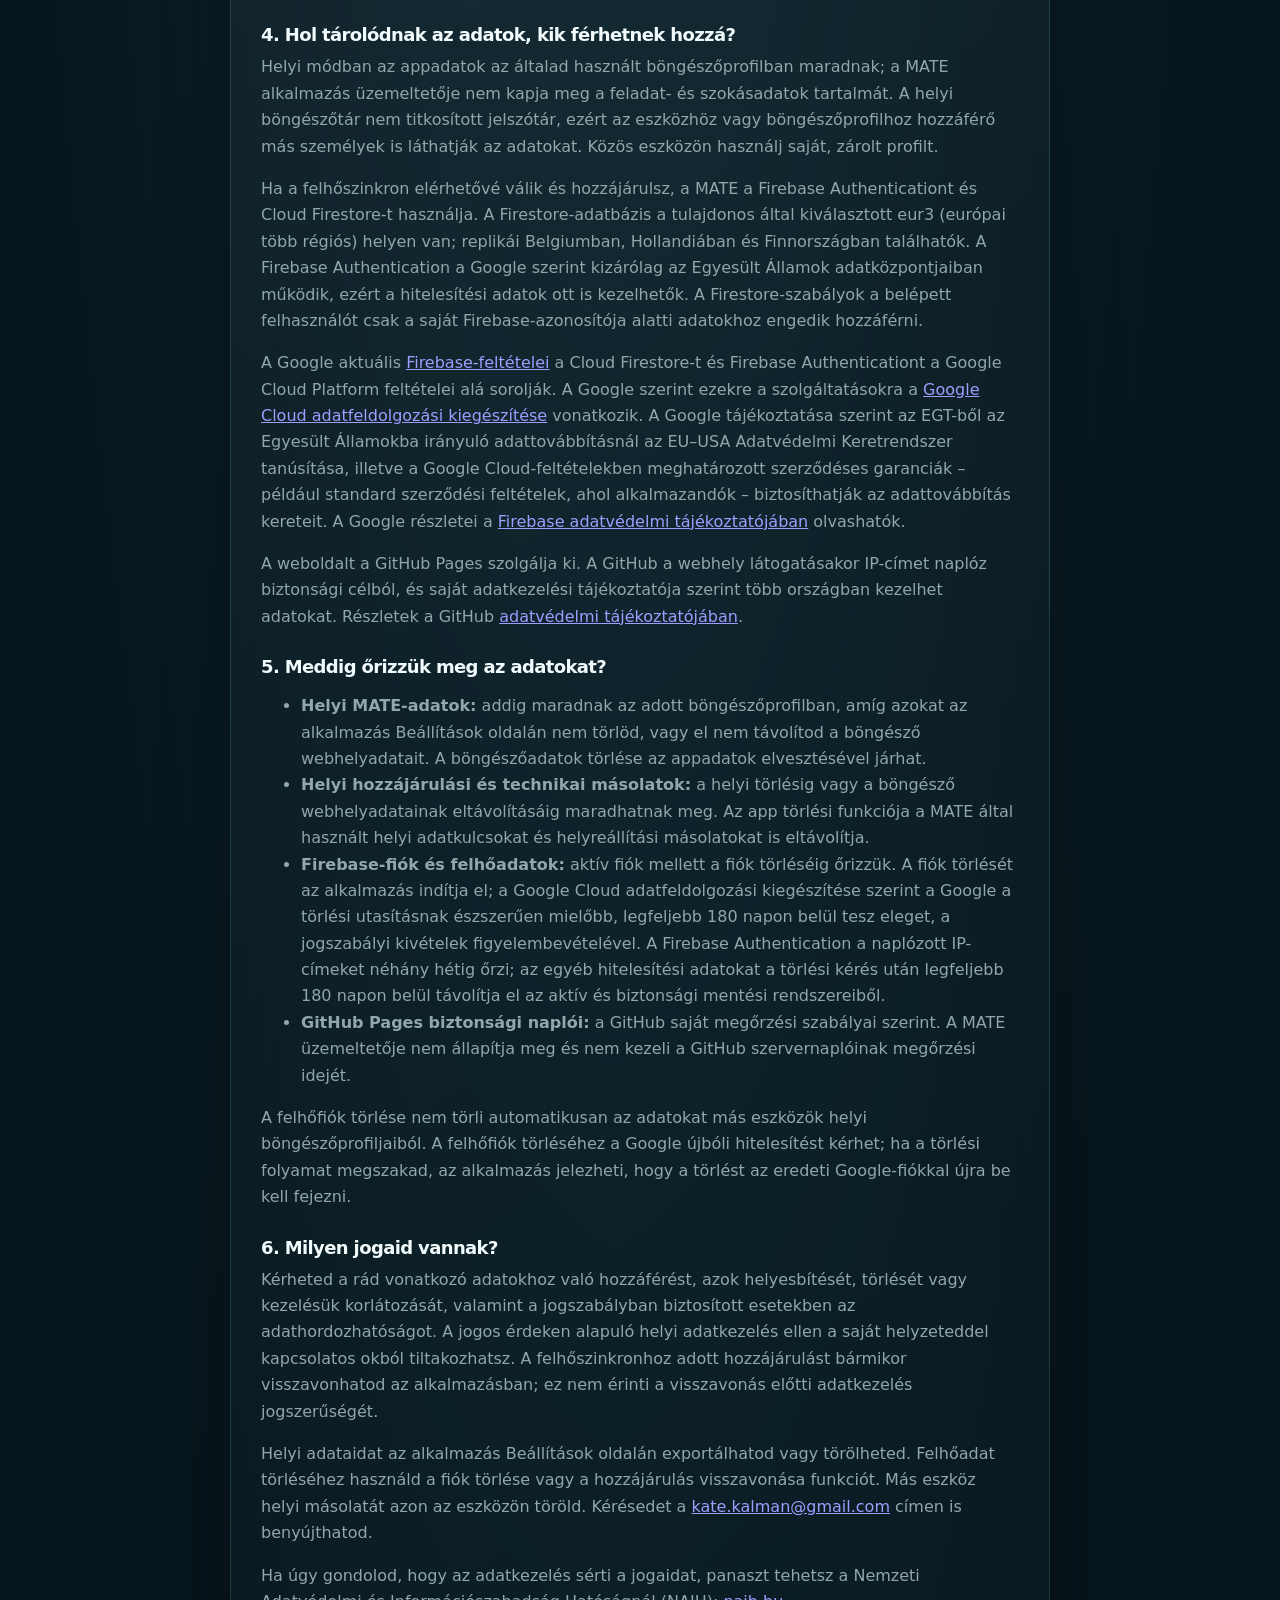
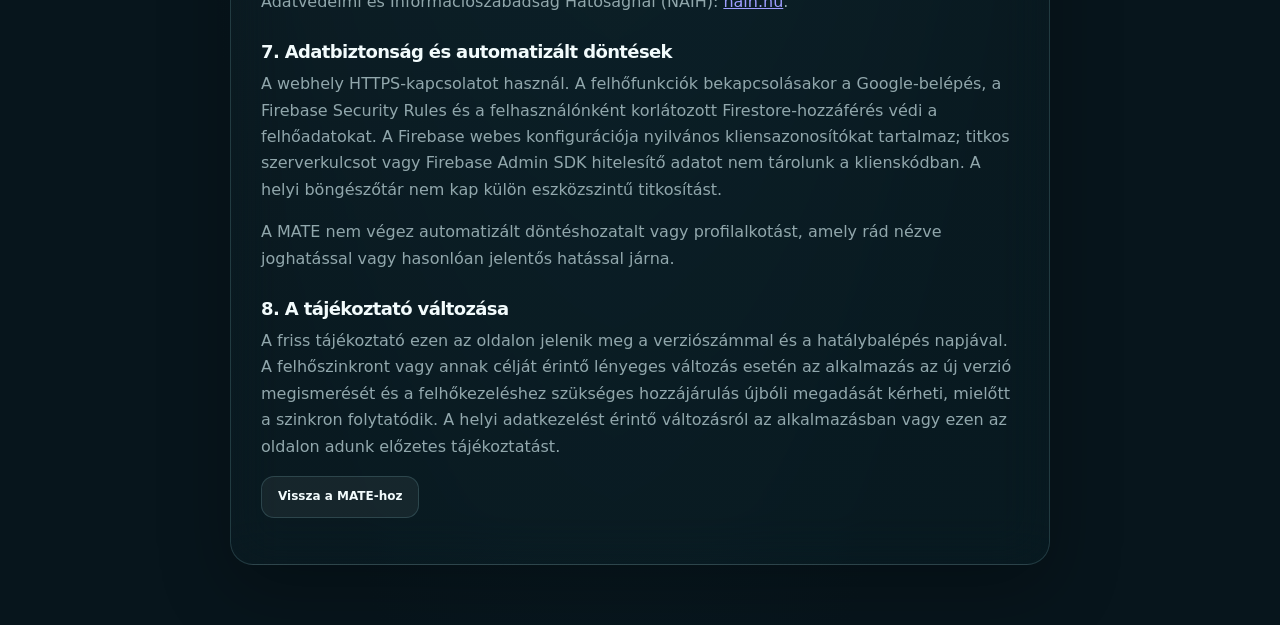
==== commit 37c8ac8d: "Add files via upload" ====
--- a/privacy.html
+++ b/privacy.html
@@ -21,8 +21,8 @@
   <main class="glass">
     <span class="eyebrow">MATE · ADATVÉDELEM</span>
     <h1>Adatkezelési tájékoztató</h1>
-    <p class="meta">Verzió: 1.0 · Hatályos: 2026. november 1.</p>
-    <p class="notice">Ez a tájékoztató elmagyarázza, hogyan kezeli Kálmán Kata a MATE feladat- és szokáskövető használatakor megadott adatokat. A MATE jelenleg személyes, hobbi célú projekt: díjmentes, nem jelenít meg hirdetéseket, és nem származik belőle bevételem vagy haszonszerzésem. A MATE helyi módban használható Google-belépés nélkül. A Google-belépés és a felhőszinkron csak külön, önkéntes hozzájárulással működhet; amíg ezt az alkalmazásban nem kapcsoljuk be, ezek a funkciók nem érhetők el.</p>
+    <p class="meta">Verzió: 1.1 · Hatályos: 2026. november 2.</p>
+    <p class="notice">Ez a tájékoztató elmagyarázza, hogyan kezeli Kálmán Kata a MATE feladat- és szokáskövető használatakor megadott adatokat. A MATE jelenleg személyes, hobbi célú projekt: díjmentes, nem jelenít meg hirdetéseket, és nem származik belőle bevételem vagy haszonszerzésem. A MATE helyi módban használható Google-belépés nélkül. A Google-belépés és a felhőszinkron csak külön, önkéntes hozzájárulással működik.</p>
 
     <h2>1. Ki kezeli az adatokat?</h2>
     <p>Adatkezelő: Kálmán Kata. Adatvédelmi kérdés, joggyakorlás vagy tiltakozás: <a href="mailto:kate.kalman@gmail.com">kate.kalman@gmail.com</a>.</p>
--- a/styles.css
+++ b/styles.css
@@ -49,6 +49,10 @@
 .top-date, .eyebrow, .mono { font-family: Consolas, 'Courier New', monospace; }
 .top-date { color: var(--aqua); font-size: 11px; letter-spacing: .09em; text-transform: uppercase; }
 .tone-settings { display: grid; gap: 18px; max-width: 780px; }
+.matt-about { max-width: 780px; margin: 0 0 16px; padding: 17px 20px; }
+.matt-about summary { color: var(--aqua); font-size: 14px; font-weight: 700; cursor: pointer; }
+.matt-about summary:focus-visible { outline: 2px solid var(--aqua); outline-offset: 4px; border-radius: 3px; }
+.matt-about p { margin: 13px 0 0; color: var(--muted); font-size: 13px; line-height: 1.65; }
 .tone-setting { display: grid; gap: 10px; padding: 18px; border: 1px solid var(--border); border-radius: 16px; background: rgba(255,255,255,.025); }
 .tone-setting-head { display: flex; align-items: center; justify-content: space-between; gap: 12px; }
 .tone-setting-head label { color: var(--text); font-size: 14px; font-weight: 700; }
@@ -220,6 +224,8 @@
 
 .modal-backdrop { position: fixed; z-index: 40; inset: 0; display: grid; place-items: center; padding: 18px; background: rgba(1,9,12,.72); backdrop-filter: blur(10px); animation: rise .18s ease both; }
 .modal-card { width: min(510px,100%); padding: 25px; }
+.modal-card.task-edit-modal { width: min(760px,100%); max-height: calc(100vh - 36px); overflow-y: auto; }
+.sync-diagnostics-modal { max-height: calc(100vh - 36px); overflow-y: auto; }
 .modal-card h2 { margin-bottom: 8px; font-size: 20px; }
 .modal-card p { color: var(--muted); font-size: 12px; line-height: 1.65; }
 .modal-card .actions { justify-content: flex-end; margin-top: 21px; }
@@ -378,5 +384,27 @@
 @media (max-width: 480px) { .cloud-account { flex-wrap: wrap; justify-content: flex-end; } .cloud-account-name { max-width: 75px; } .cloud-status { display: none; } .auth-button { padding-inline: 8px; } }
 .cloud-policy-link { color: var(--aqua); font-size: 9px; text-decoration: none; white-space: nowrap; }
 .cloud-policy-link:hover { text-decoration: underline; }
+.cloud-debug-link { padding: 0; border: 0; color: var(--muted); background: transparent; font: inherit; font-size: 9px; white-space: nowrap; cursor: pointer; }
+.cloud-debug-link:hover { color: var(--aqua); text-decoration: underline; }
+.diagnostic-summary { display: grid; grid-template-columns: repeat(2, minmax(0, 1fr)); gap: 8px; margin: 14px 0 20px; }
+.diagnostic-summary > div { min-width: 0; padding: 10px; border: 1px solid var(--border); border-radius: 12px; background: rgba(7,21,28,.4); }
+.diagnostic-summary span, .diagnostic-summary strong { display: block; }
+.diagnostic-summary span { margin-bottom: 5px; color: var(--dim); font-size: 10px; }
+.diagnostic-summary strong { overflow-wrap: anywhere; color: var(--text); font-size: 11px; }
+.diagnostic-row { display: flex; gap: 10px; align-items: flex-start; margin: 10px 0; }
+.diagnostic-mark { display: grid; width: 20px; height: 20px; flex: 0 0 20px; place-items: center; border-radius: 50%; font-weight: 800; }
+.diagnostic-mark.ok { color: var(--emerald); background: rgba(36,200,150,.12); }
+.diagnostic-mark.fail { color: var(--danger); background: rgba(255,116,116,.12); }
+.diagnostic-row strong { font-size: 12px; }
+.diagnostic-row p, .diagnostic-error p { margin: 3px 0 0; color: var(--muted); font-size: 11px; line-height: 1.5; overflow-wrap: anywhere; }
+.diagnostic-error { padding: 12px; border: 1px solid rgba(255,116,116,.35); border-radius: 12px; background: rgba(96,30,38,.2); }
+.diagnostic-error strong, .diagnostic-error span { font-size: 10px; overflow-wrap: anywhere; }
+.diagnostic-error span { display: block; margin-top: 7px; color: var(--dim); }
+.diagnostic-help { margin: 16px 0; padding: 12px; border: 1px solid var(--border); border-radius: 12px; color: var(--muted); font-size: 11px; }
+.diagnostic-help summary { color: var(--text); cursor: pointer; }
+.diagnostic-help li { margin: 7px 0; line-height: 1.45; }
+.diagnostic-report-label { display: block; margin: 14px 0 6px; color: var(--muted); font-size: 10px; }
+#sync-diagnostic-report { width: 100%; resize: vertical; border: 1px solid var(--border); border-radius: 10px; padding: 10px; color: var(--muted); background: rgba(4,15,20,.75); font: 10px/1.45 ui-monospace, SFMono-Regular, Consolas, monospace; }
+@media (max-width: 480px) { .diagnostic-summary { grid-template-columns: 1fr; } }
 .privacy-ack-label { display: flex; align-items: flex-start; gap: 10px; margin: 18px 0 4px; color: var(--muted); font-size: 12px; line-height: 1.55; }
 .privacy-ack-label input { width: 18px; min-width: 18px; height: 18px; margin: 1px 0 0; accent-color: var(--aqua); }
